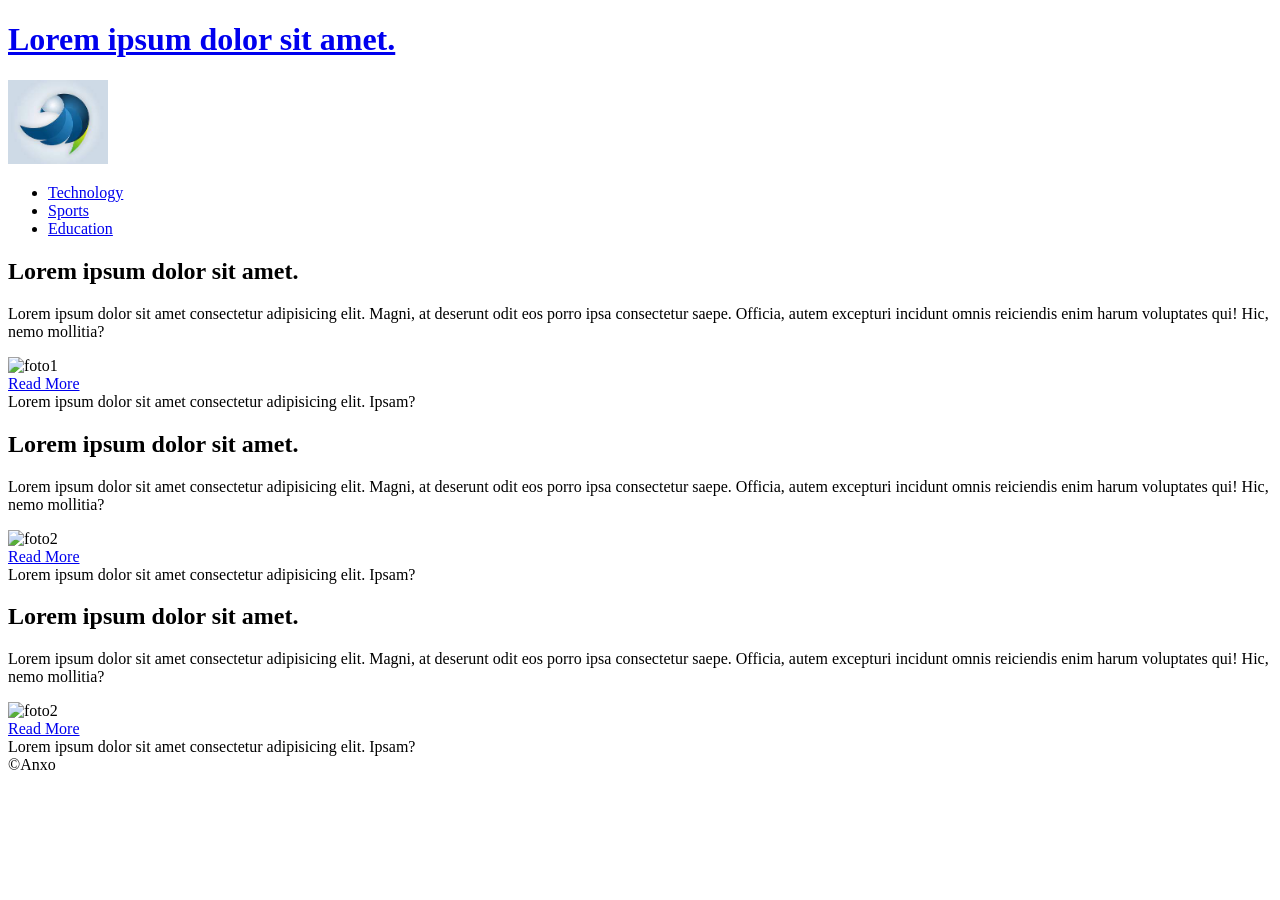
==== index.html @ 2622793f "Pagina parte 1" ====
<!DOCTYPE html>
<html lang="en">
<head>
    <meta charset="UTF-8">
    <meta http-equiv="X-UA-Compatible" content="IE=edge">
    <meta name="viewport" content="width=device-width, initial-scale=1.0">
    <title>Online Newspaper</title>
    <link rel="shortcut icon" href="./favicon.ico">
</head>
<body>
    <header>
        <a href="index.html"><h1>Lorem ipsum dolor sit amet.</h1></a>
        <img src="./logo.jpg" alt="logo" width="100">
    </header>
    <nav>
        <ul>
            <li><a href="./section.html">Technology</a></li>
            <li><a href="./section.html">Sports</a></li>
            <li><a href="./section.html">Education</a></li>
        </ul>
    </nav>
    <main>
        <section>
            <article>
                <h2>Lorem ipsum dolor sit amet.</h2>
                <p>Lorem ipsum dolor sit amet consectetur adipisicing elit. Magni, at deserunt odit eos porro ipsa consectetur saepe. Officia, autem excepturi incidunt omnis reiciendis enim harum voluptates qui! Hic, nemo mollitia?</p>
                <img src="https://picsum.photos/id/318/600/400" alt="foto1" width="300">
                <br>
                <a href="article.html">Read More</a>
                <footer>Lorem ipsum dolor sit amet consectetur adipisicing elit. Ipsam?</footer>
            </article>
            <article>
                <h2>Lorem ipsum dolor sit amet.</h2>
                <p>Lorem ipsum dolor sit amet consectetur adipisicing elit. Magni, at deserunt odit eos porro ipsa consectetur saepe. Officia, autem excepturi incidunt omnis reiciendis enim harum voluptates qui! Hic, nemo mollitia?</p>
                <img src="https://picsum.photos/id/431/600/400" alt="foto2" width="300">
                <br>
                <a href="article.html">Read More</a>
                <footer>Lorem ipsum dolor sit amet consectetur adipisicing elit. Ipsam?</footer>
            </article>
            <article>
                <h2>Lorem ipsum dolor sit amet.</h2>
                <p>Lorem ipsum dolor sit amet consectetur adipisicing elit. Magni, at deserunt odit eos porro ipsa consectetur saepe. Officia, autem excepturi incidunt omnis reiciendis enim harum voluptates qui! Hic, nemo mollitia?</p>
                <img src="https://picsum.photos/id/839/600/400" alt="foto2" width="300">
                <br>
                <a href="article.html">Read More</a>
                <footer>Lorem ipsum dolor sit amet consectetur adipisicing elit. Ipsam?</footer>
            </article>
        </section>
        <footer>&copy;Anxo</footer>
    </main>
</body>
</html>
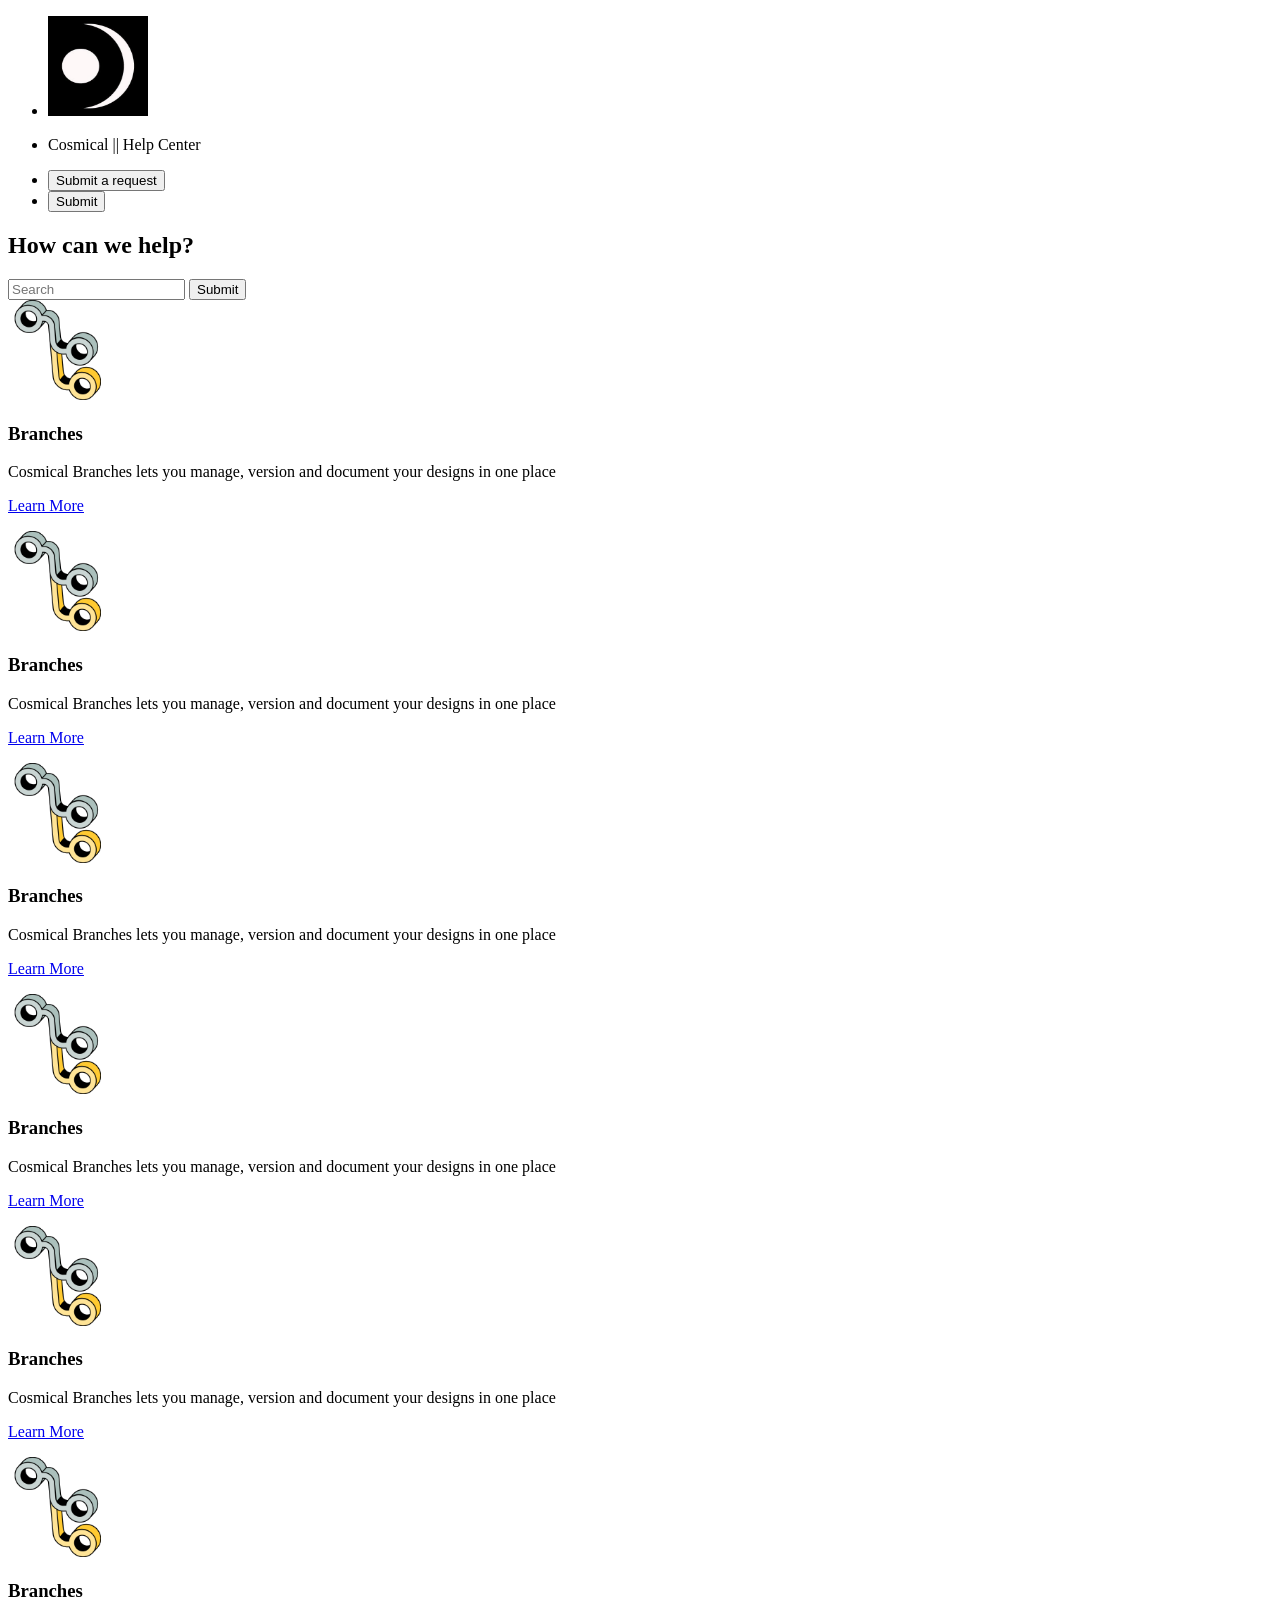
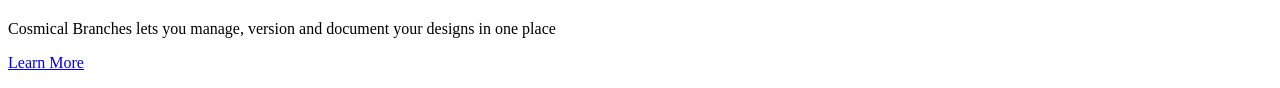
==== commit b8e0a3d6: "Commit inicial" ====
--- a/index.html
+++ b/index.html
@@ -1,52 +1,84 @@
 <!DOCTYPE html>
 <html lang="en">
+
 <head>
     <meta charset="UTF-8">
-    <meta http-equiv="X-UA-Compatible" content="IE=edge">
     <meta name="viewport" content="width=device-width, initial-scale=1.0">
-    <title>Online Newspaper</title>
-    <link rel="shortcut icon" href="./favicon.ico">
+    <title>Document</title>
 </head>
+
 <body>
     <header>
-        <a href="index.html"><h1>Lorem ipsum dolor sit amet.</h1></a>
-        <img src="./logo.jpg" alt="logo" width="100">
+        <nav>
+            <ul>
+                <li><img src="img/cosmical-logo.png" alt="cosmical" width="100px" height="100px"></li>
+                <li>
+                    <p>Cosmical || Help Center</p>
+                </li>
+                <li><input type="submit" value="Submit a request"></li>
+                <li><input type="submit" value="Submit"></li>
+            </ul>
+        </nav>
     </header>
-    <nav>
-        <ul>
-            <li><a href="./section.html">Technology</a></li>
-            <li><a href="./section.html">Sports</a></li>
-            <li><a href="./section.html">Education</a></li>
-        </ul>
-    </nav>
     <main>
-        <section>
-            <article>
-                <h2>Lorem ipsum dolor sit amet.</h2>
-                <p>Lorem ipsum dolor sit amet consectetur adipisicing elit. Magni, at deserunt odit eos porro ipsa consectetur saepe. Officia, autem excepturi incidunt omnis reiciendis enim harum voluptates qui! Hic, nemo mollitia?</p>
-                <img src="https://picsum.photos/id/318/600/400" alt="foto1" width="300">
-                <br>
-                <a href="article.html">Read More</a>
-                <footer>Lorem ipsum dolor sit amet consectetur adipisicing elit. Ipsam?</footer>
-            </article>
-            <article>
-                <h2>Lorem ipsum dolor sit amet.</h2>
-                <p>Lorem ipsum dolor sit amet consectetur adipisicing elit. Magni, at deserunt odit eos porro ipsa consectetur saepe. Officia, autem excepturi incidunt omnis reiciendis enim harum voluptates qui! Hic, nemo mollitia?</p>
-                <img src="https://picsum.photos/id/431/600/400" alt="foto2" width="300">
-                <br>
-                <a href="article.html">Read More</a>
-                <footer>Lorem ipsum dolor sit amet consectetur adipisicing elit. Ipsam?</footer>
-            </article>
-            <article>
-                <h2>Lorem ipsum dolor sit amet.</h2>
-                <p>Lorem ipsum dolor sit amet consectetur adipisicing elit. Magni, at deserunt odit eos porro ipsa consectetur saepe. Officia, autem excepturi incidunt omnis reiciendis enim harum voluptates qui! Hic, nemo mollitia?</p>
-                <img src="https://picsum.photos/id/839/600/400" alt="foto2" width="300">
-                <br>
-                <a href="article.html">Read More</a>
-                <footer>Lorem ipsum dolor sit amet consectetur adipisicing elit. Ipsam?</footer>
-            </article>
-        </section>
-        <footer>&copy;Anxo</footer>
+        <article>
+            <h1>How can we help?</h1>
+            <form action="data.php" method="post">
+                <input type="text" name="search" id="search" placeholder="Search">
+                <input type="submit" value="Submit">
+            </form>
+        </article>
+        <article>
+            <section>
+                <img src="img/repository.png" alt="repository" width="100px" height="100px">
+                <p>
+                    <h3>Branches</h3>
+                    <p>Cosmical Branches lets you manage, version and document your designs in one place</p>
+                    <a href="index.html">Learn More</a>
+                </p>
+            </section>
+            <section>
+                <img src="img/repository.png" alt="repository" width="100px" height="100px">
+                <p>
+                    <h3>Branches</h3>
+                    <p>Cosmical Branches lets you manage, version and document your designs in one place</p>
+                    <a href="index.html">Learn More</a>
+                </p>
+            </section>
+            <section>
+                <img src="img/repository.png" alt="repository" width="100px" height="100px">
+                <p>
+                    <h3>Branches</h3>
+                    <p>Cosmical Branches lets you manage, version and document your designs in one place</p>
+                    <a href="index.html">Learn More</a>
+                </p>
+            </section>
+            <section>
+                <img src="img/repository.png" alt="repository" width="100px" height="100px">
+                <p>
+                    <h3>Branches</h3>
+                    <p>Cosmical Branches lets you manage, version and document your designs in one place</p>
+                    <a href="index.html">Learn More</a>
+                </p>
+            </section>
+            <section>
+                <img src="img/repository.png" alt="repository" width="100px" height="100px">
+                <p>
+                    <h3>Branches</h3>
+                    <p>Cosmical Branches lets you manage, version and document your designs in one place</p>
+                    <a href="index.html">Learn More</a>
+                </p>
+            </section>
+            <section>
+                <img src="img/repository.png" alt="repository" width="100px" height="100px">
+                <p>
+                    <h3>Branches</h3>
+                    <p>Cosmical Branches lets you manage, version and document your designs in one place</p>
+                    <a href="index.html">Learn More</a>
+                </p>
+            </section>
+        </article>
     </main>
 </body>
+
 </html>
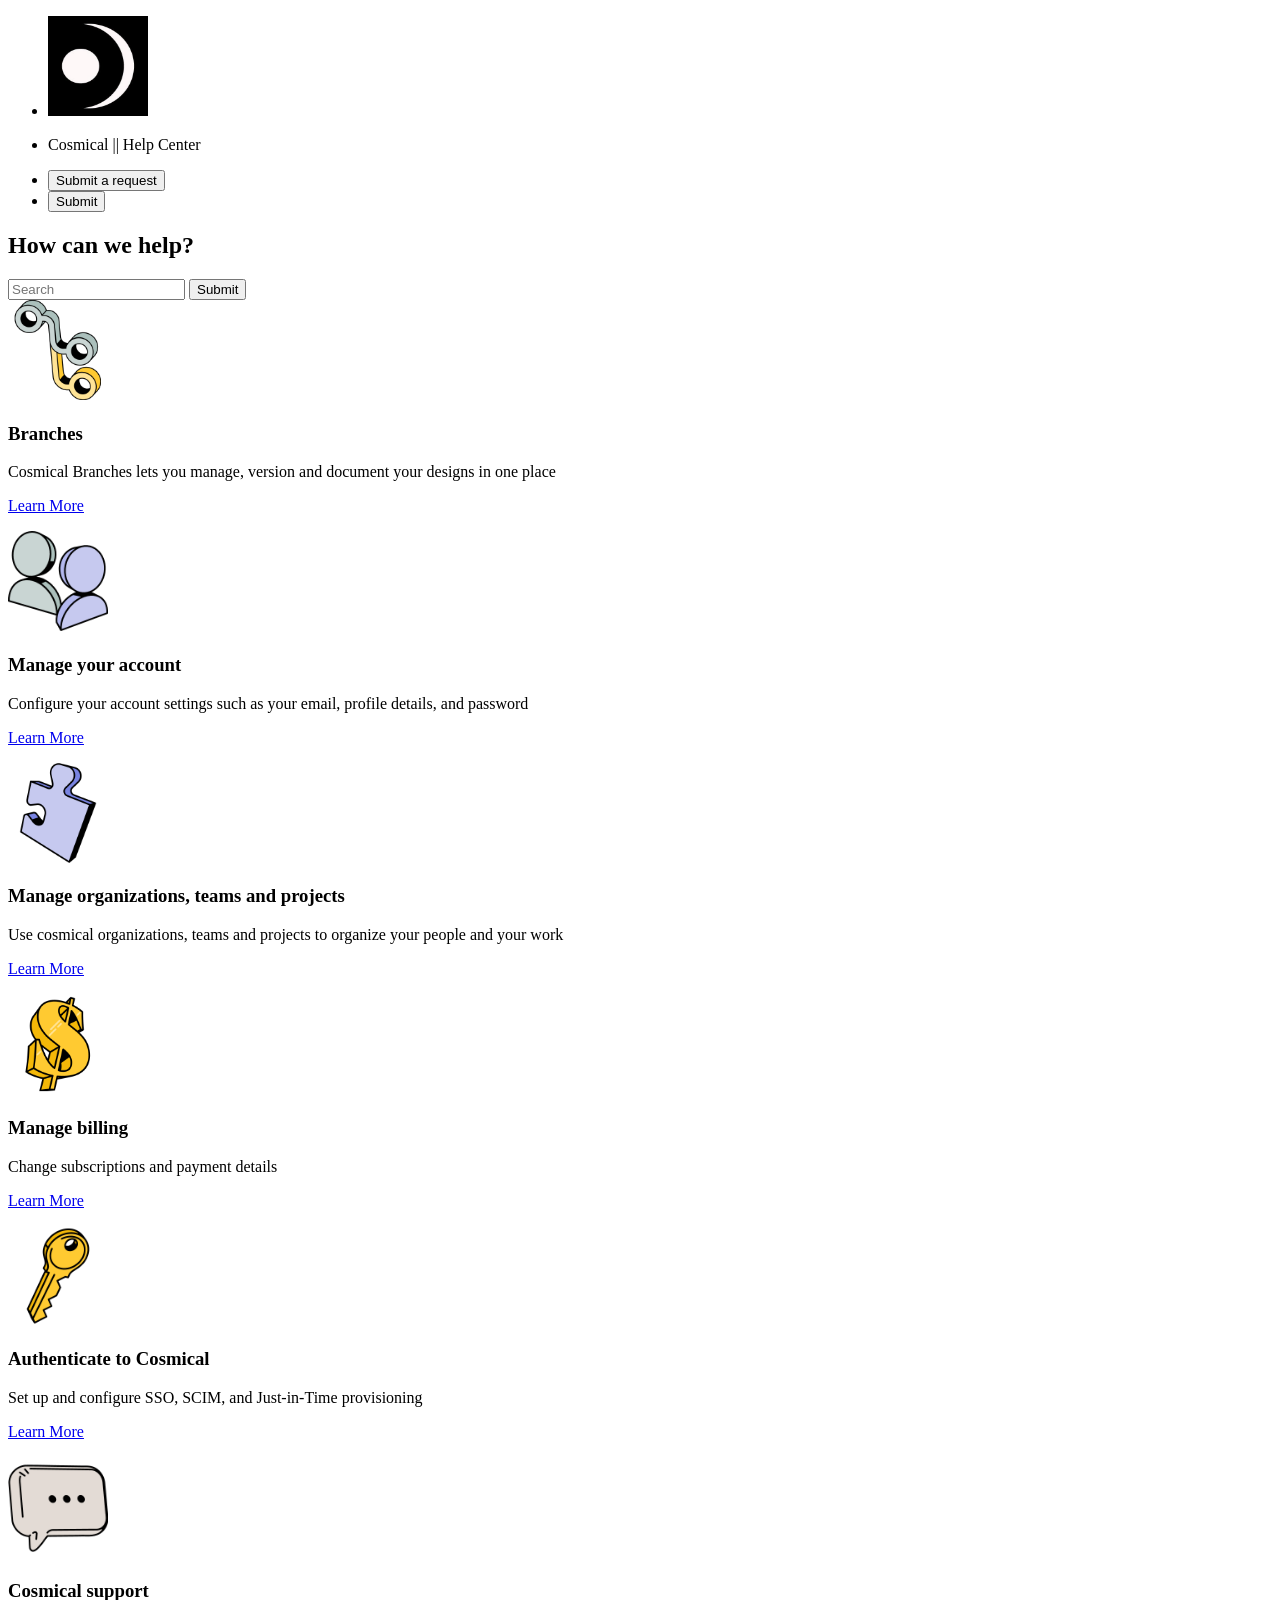
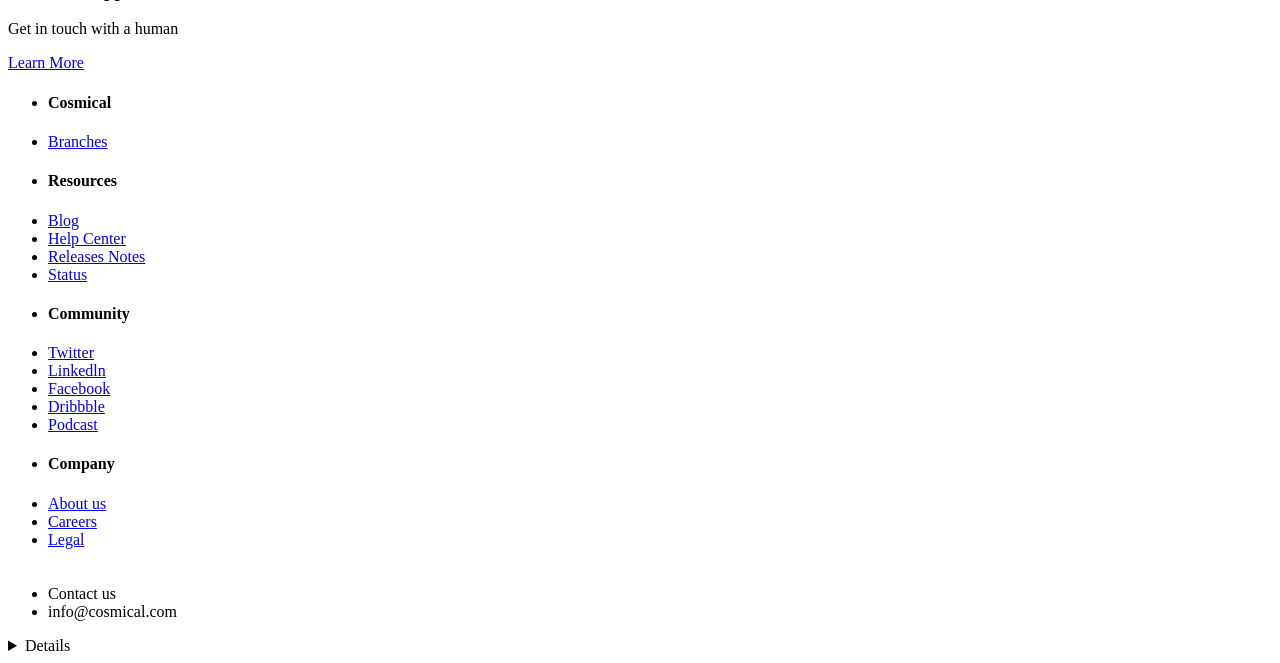
==== commit 6b9e1fe9: "Ejercicio acabado" ====
--- a/index.html
+++ b/index.html
@@ -38,47 +38,91 @@
                 </p>
             </section>
             <section>
-                <img src="img/repository.png" alt="repository" width="100px" height="100px">
+                <img src="img/account.png" alt="account" width="100px" height="100px">
                 <p>
-                    <h3>Branches</h3>
-                    <p>Cosmical Branches lets you manage, version and document your designs in one place</p>
+                    <h3>Manage your account</h3>
+                    <p>Configure your account settings such as your email, profile details, and password</p>
                     <a href="index.html">Learn More</a>
                 </p>
             </section>
             <section>
-                <img src="img/repository.png" alt="repository" width="100px" height="100px">
+                <img src="img/team.png" alt="team" width="100px" height="100px">
                 <p>
-                    <h3>Branches</h3>
-                    <p>Cosmical Branches lets you manage, version and document your designs in one place</p>
+                    <h3>Manage organizations, teams and projects</h3>
+                    <p>Use cosmical organizations, teams and projects to organize your people and your work</p>
                     <a href="index.html">Learn More</a>
                 </p>
             </section>
             <section>
-                <img src="img/repository.png" alt="repository" width="100px" height="100px">
+                <img src="img/dollar.png" alt="dollar" width="100px" height="100px">
                 <p>
-                    <h3>Branches</h3>
-                    <p>Cosmical Branches lets you manage, version and document your designs in one place</p>
+                    <h3>Manage billing</h3>
+                    <p>Change subscriptions and payment details</p>
                     <a href="index.html">Learn More</a>
                 </p>
             </section>
             <section>
-                <img src="img/repository.png" alt="repository" width="100px" height="100px">
+                <img src="img/key.png" alt="key" width="100px" height="100px">
                 <p>
-                    <h3>Branches</h3>
-                    <p>Cosmical Branches lets you manage, version and document your designs in one place</p>
+                    <h3>Authenticate to Cosmical</h3>
+                    <p>Set up and configure SSO, SCIM, and Just-in-Time provisioning</p>
                     <a href="index.html">Learn More</a>
                 </p>
             </section>
             <section>
-                <img src="img/repository.png" alt="repository" width="100px" height="100px">
+                <img src="img/comment.png" alt="comment" width="100px" height="100px">
                 <p>
-                    <h3>Branches</h3>
-                    <p>Cosmical Branches lets you manage, version and document your designs in one place</p>
+                    <h3>Cosmical support</h3>
+                    <p>Get in touch with a human</p>
                     <a href="index.html">Learn More</a>
                 </p>
             </section>
         </article>
     </main>
+    <footer>
+        <ul>
+            <li>
+                <h4>Cosmical</h4>
+            </li>
+            <li><a href="branches.html">Branches</a></li>
+        </ul>
+        <ul>
+            <li>
+                <h4>Resources</h4>
+            </li>
+            <li><a href="branches.html">Blog</a></li>
+            <li><a href="branches.html">Help Center</a></li>
+            <li><a href="branches.html">Releases Notes</a></li>
+            <li><a href="branches.html">Status</a></li>
+        </ul>
+        <ul>
+            <li>
+                <h4>Community</h4>
+            </li>
+            <li><a href="https://x.com/?lang=es" target="_blank">Twitter</a></li>
+            <li><a href="https://es.linkedin.com/" target="_blank">Linkedln</a></li>
+            <li><a href="https://www.facebook.com/?locale=es_ES" target="_blank">Facebook</a></li>
+            <li><a href="branches.html">Dribbble</a></li>
+            <li><a href="branches.html">Podcast</a></li>
+        </ul>
+        <ul>
+            <li>
+                <h4>Company</h4>
+            </li>
+            <li><a href="branches.html">About us</a></li>
+            <li><a href="branches.html">Careers</a></li>
+            <li><a href="branches.html">Legal</a></li>
+            <br><br>
+            <li>Contact us</li>
+            <li>info@cosmical.com</li>
+        </ul>
+        <details>
+            <img src="img/cosmical-logo.png" alt="logo" width="50px" height="50px">
+            <p>&copy; Copyright 2024</p>
+            <p>Cosmical Studio Design, Inc.</p>
+            <p>All rights deserved</p>
+        </details>
+    </footer>
 </body>
 
 </html>
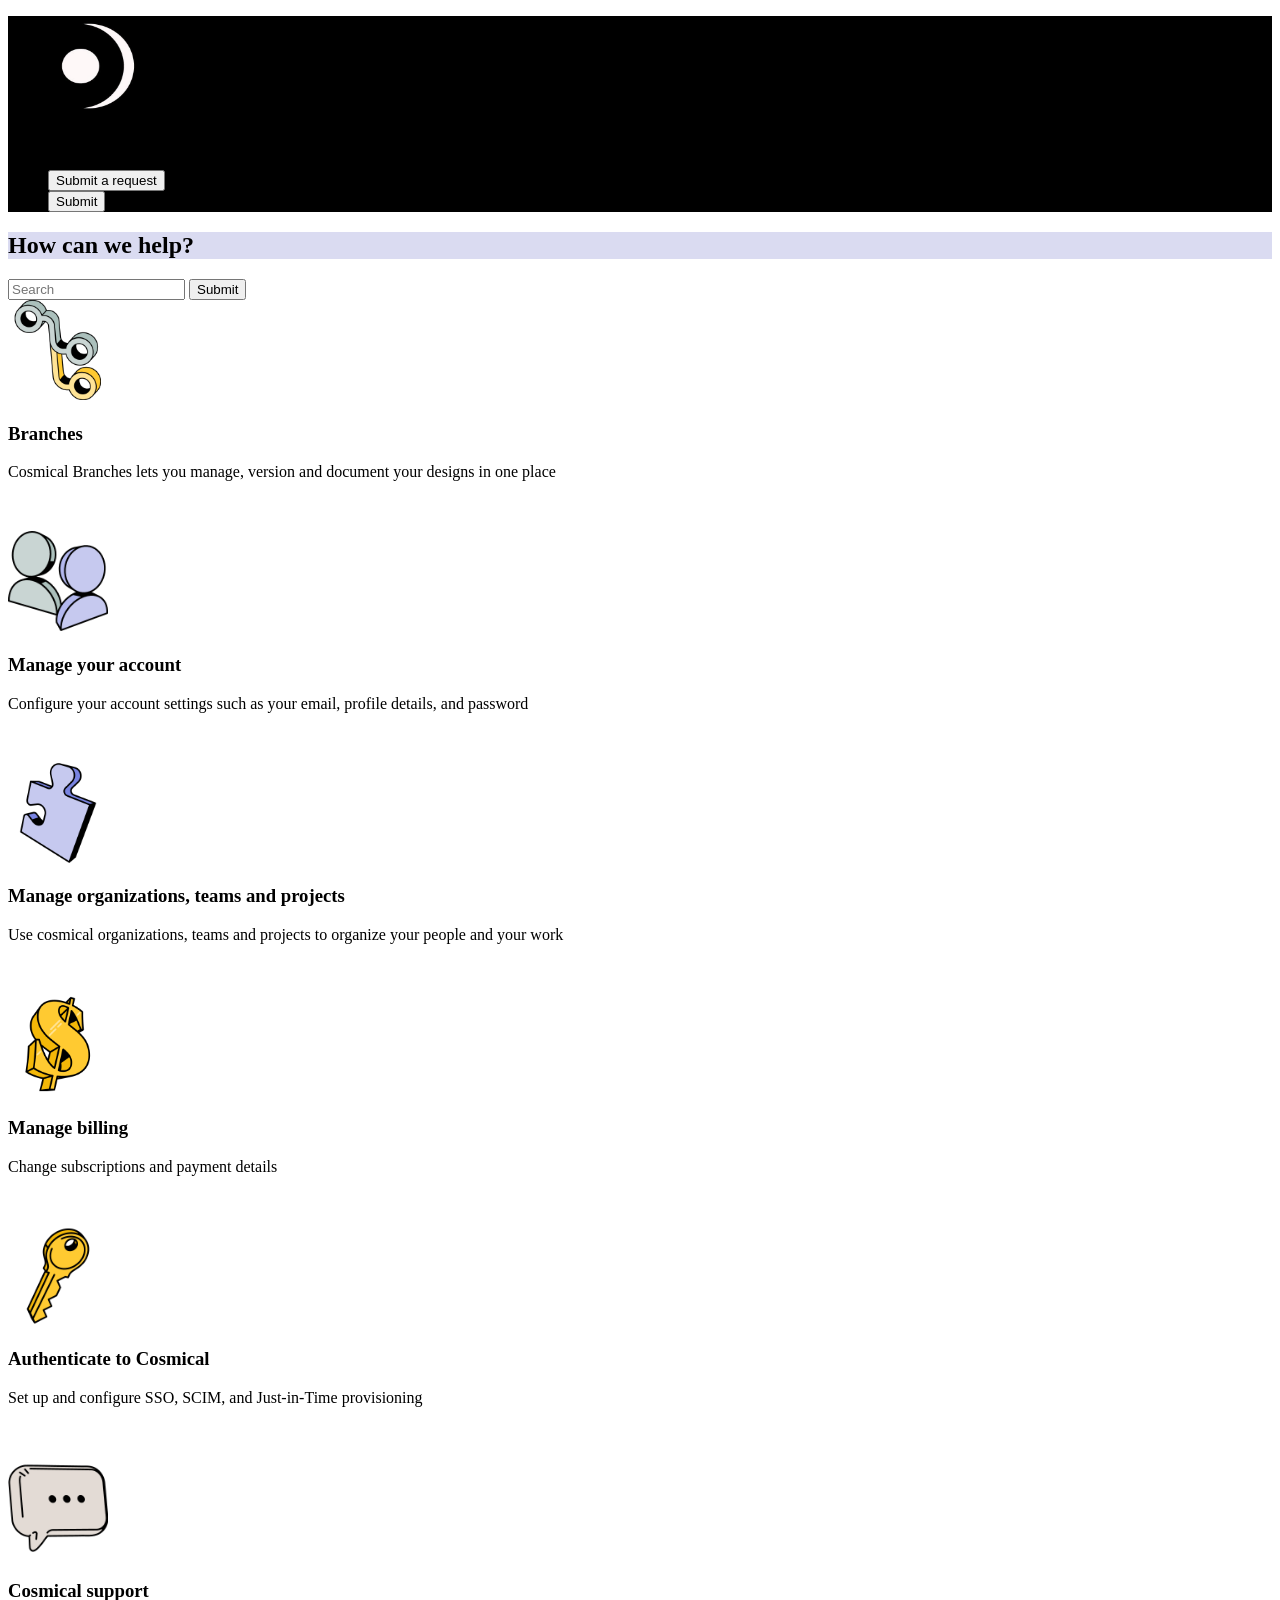
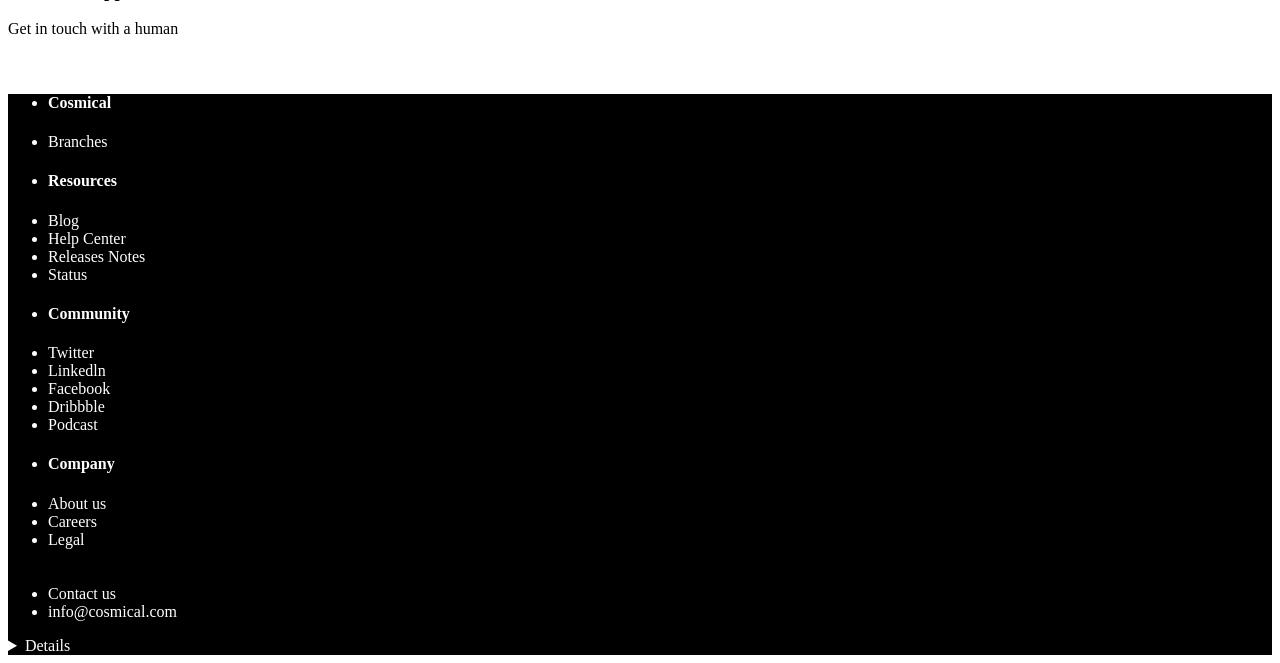
==== commit 2ce22466: "Estilos añadidos" ====
--- a/index.html
+++ b/index.html
@@ -5,6 +5,7 @@
     <meta charset="UTF-8">
     <meta name="viewport" content="width=device-width, initial-scale=1.0">
     <title>Document</title>
+    <link rel="stylesheet" href="style.css">
 </head>
 
 <body>
--- a/style.css
+++ b/style.css
@@ -0,0 +1,14 @@
+header{
+    background-color: black;
+}
+h1{
+    background-color: #DADBF1;
+}
+footer{
+    background-color: black;
+    color: white;
+}
+a{
+    text-decoration: none;
+    color: white;
+}
